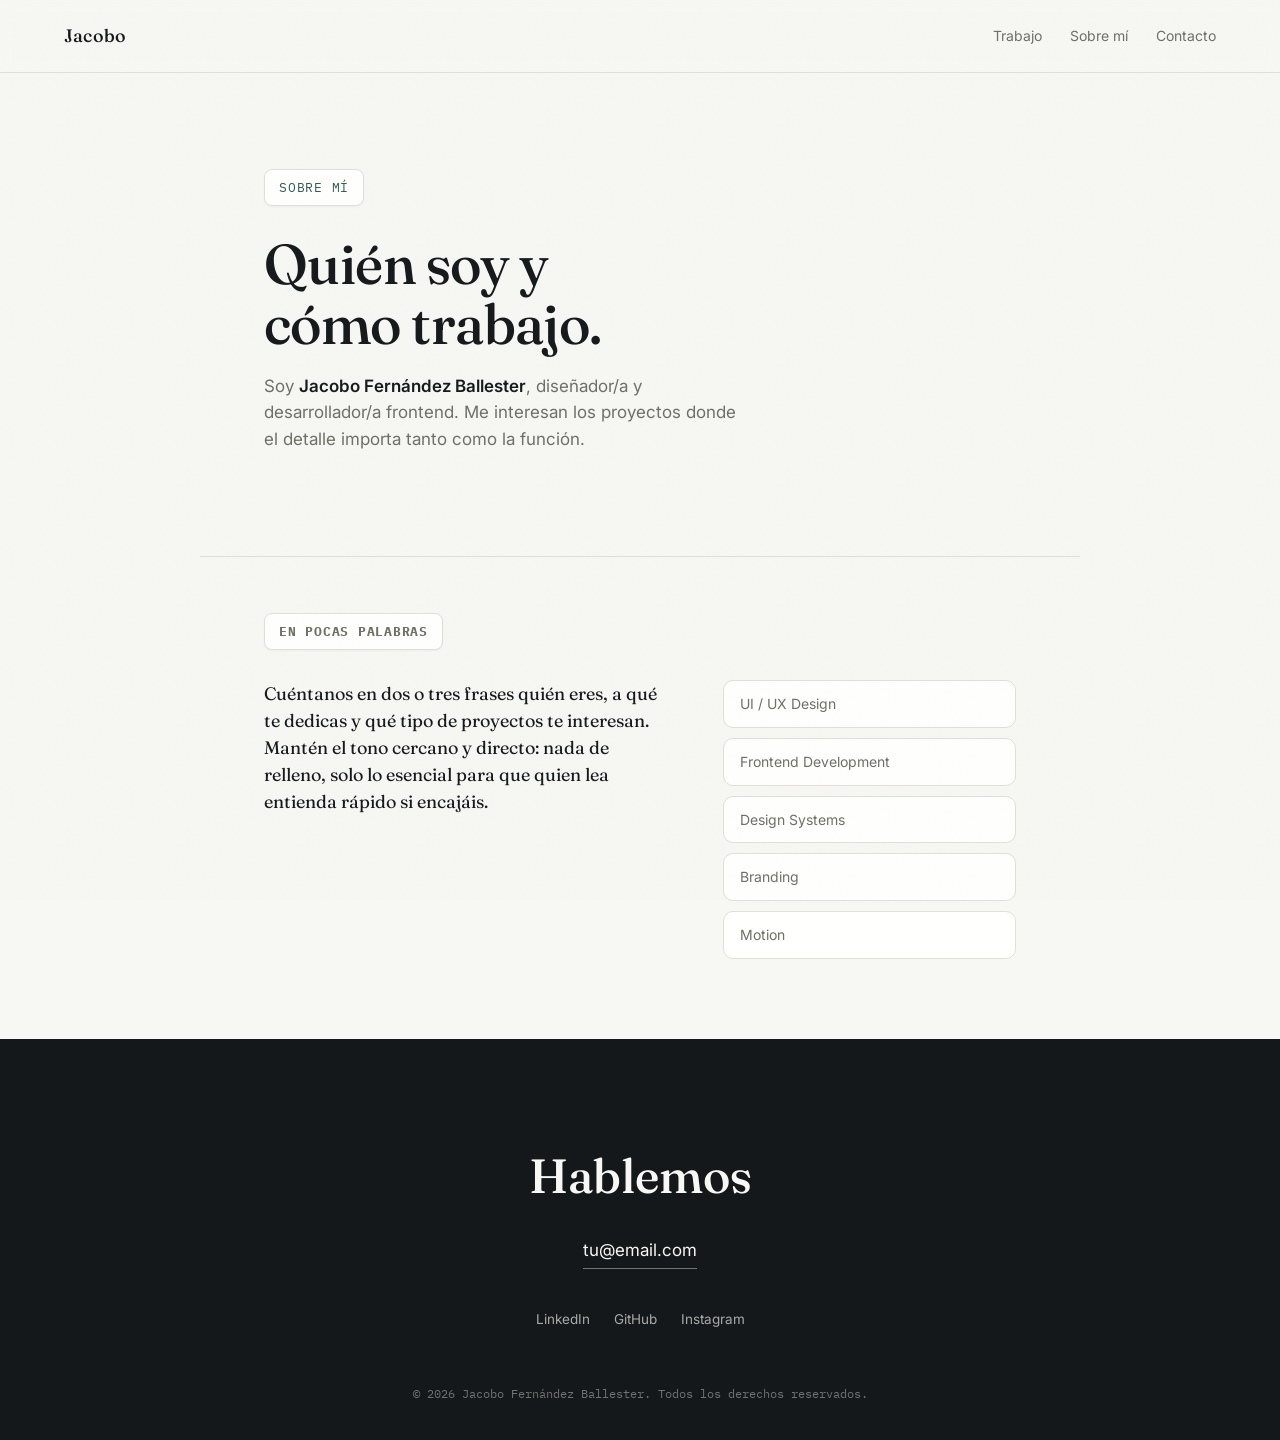
==== sobre-mi.html @ 3dcb2bef "Primer commit portfolio" ====
<!DOCTYPE html>
<html lang="es">
<head>
<meta charset="UTF-8">
<meta name="viewport" content="width=device-width, initial-scale=1.0">
<title>Sobre mí — Jacobo</title>
<link rel="preconnect" href="https://fonts.googleapis.com">
<link rel="preconnect" href="https://fonts.gstatic.com" crossorigin>
<link href="https://fonts.googleapis.com/css2?family=Fraunces:opsz,wght@9..144,400;9..144,500;9..144,600&family=IBM+Plex+Mono:wght@400;500&family=Inter:wght@400;500;600&display=swap" rel="stylesheet">
<link rel="stylesheet" href="estilo.css">
</head>
<body>

<div class="grain"></div>

<header class="site-header">
  <a href="indice.html#top" class="logo">Jacobo</a>
  <nav class="nav">
    <a href="indice.html#trabajo">Trabajo</a>
    <a href="sobre-mi.html" aria-current="page">Sobre mí</a>
    <a href="contacto.html">Contacto</a>
  </nav>
</header>

<main id="top">

  <section class="hero hero--compact">
    <p class="hero-eyebrow">Sobre mí</p>
    <h1 class="hero-title">
      Quién soy y<br>
      cómo trabajo.
    </h1>
    <p class="hero-sub">
      Soy <strong>Jacobo Fernández Ballester</strong>, diseñador/a y desarrollador/a frontend.
      Me interesan los proyectos donde el detalle importa tanto como la función.
    </p>
  </section>

  <section class="about">
    <h2 class="section-label">En pocas palabras</h2>
    <div class="about-grid">
      <p class="about-text">
        Cuéntanos en dos o tres frases quién eres, a qué te dedicas y qué tipo de
        proyectos te interesan. Mantén el tono cercano y directo: nada de relleno,
        solo lo esencial para que quien lea entienda rápido si encajáis.
      </p>
      <ul class="about-skills">
        <li>UI / UX Design</li>
        <li>Frontend Development</li>
        <li>Design Systems</li>
        <li>Branding</li>
        <li>Motion</li>
      </ul>
    </div>
  </section>

</main>

<footer class="footer">
  <h2 class="footer-title">Hablemos</h2>
  <a class="footer-email" href="mailto:tu@email.com">tu@email.com</a>
  <div class="footer-links">
    <a href="#" target="_blank" rel="noopener">LinkedIn</a>
    <a href="#" target="_blank" rel="noopener">GitHub</a>
    <a href="#" target="_blank" rel="noopener">Instagram</a>
  </div>
  <p class="footer-copy">© 2026 Jacobo Fernández Ballester. Todos los derechos reservados.</p>
</footer>

</body>
</html>
---- estilo.css ----
/* ---------------------------------------------
   TOKENS
--------------------------------------------- */
:root{
  --bg:        #F7F7F4;
  --ink:       #15181B;
  --muted:     #6C7066;
  --line:      #E1E0D8;
  --accent:    #2F5D50;
  --accent-soft: #DCE6DE;
  --paper:     #FFFFFE;

  --font-display: "Fraunces", serif;
  --font-body:    "Inter", system-ui, sans-serif;
  --font-mono:    "IBM Plex Mono", monospace;

  --container: 880px;
  --pad: clamp(24px, 5vw, 64px);
}

*{ box-sizing: border-box; }

html{ scroll-behavior: smooth; }

body{
  margin: 0;
  background: var(--bg);
  color: var(--ink);
  font-family: var(--font-body);
  font-size: 16px;
  line-height: 1.55;
  -webkit-font-smoothing: antialiased;
}

a{ color: inherit; text-decoration: none; }

::selection{ background: var(--accent); color: var(--bg); }

:focus-visible{
  outline: 2px solid var(--accent);
  outline-offset: 3px;
}

/* faint paper texture so the flat background isn't dead-flat */
.grain{
  position: fixed;
  inset: 0;
  pointer-events: none;
  z-index: 50;
  opacity: 0.035;
  background-image: url("data:image/svg+xml,%3Csvg xmlns='http://www.w3.org/2000/svg' width='120' height='120'%3E%3Cfilter id='n'%3E%3CfeTurbulence type='fractalNoise' baseFrequency='0.9' numOctaves='2' stitchTiles='stitch'/%3E%3C/filter%3E%3Crect width='100%25' height='100%25' filter='url(%23n)'/%3E%3C/svg%3E");
}

/* ---------------------------------------------
   HEADER
--------------------------------------------- */
.site-header{
  position: sticky;
  top: 0;
  z-index: 10;
  display: flex;
  align-items: center;
  justify-content: space-between;
  padding: 22px var(--pad);
  background: color-mix(in srgb, var(--bg) 88%, transparent);
  backdrop-filter: blur(6px);
  border-bottom: 1px solid var(--line);
}

.logo{
  font-family: var(--font-display);
  font-size: 18px;
  font-weight: 500;
  letter-spacing: 0.01em;
}

.nav{ display: flex; gap: 28px; }

.nav a{
  font-size: 14px;
  color: var(--muted);
  transition: color 0.2s ease;
}

.nav a:hover{ color: var(--ink); }

/* ---------------------------------------------
   HERO
--------------------------------------------- */
.hero{
  max-width: var(--container);
  margin: 0 auto;
  padding: clamp(80px, 14vw, 160px) var(--pad) clamp(64px, 10vw, 120px);
}

.hero-eyebrow{
  display: inline-flex;
  align-items: center;
  font-family: var(--font-mono);
  font-size: 12.5px;
  letter-spacing: 0.06em;
  text-transform: uppercase;
  color: var(--accent);
  background: var(--paper);
  border: 1px solid var(--line);
  border-radius: 8px;
  padding: 8px 14px;
  margin: 0 0 28px;
  box-shadow: 0 1px 2px rgba(21,24,27,0.04);
  transition: transform 0.3s ease, box-shadow 0.3s ease, border-color 0.3s ease;
}

.hero-eyebrow:hover{
  transform: translateY(-4px) rotate(-1deg);
  box-shadow: 0 10px 20px rgba(21,24,27,0.08);
  border-color: var(--accent);
}

.hero-title{
  font-family: var(--font-display);
  font-weight: 500;
  font-size: clamp(40px, 7vw, 76px);
  line-height: 1.06;
  letter-spacing: -0.01em;
  margin: 0 0 28px;
}

.hero-sub{
  max-width: 480px;
  font-size: 17px;
  color: var(--muted);
  margin: 0 0 40px;
}

.hero-sub strong{ color: var(--ink); font-weight: 600; }

.hero-scroll{
  display: inline-flex;
  align-items: center;
  gap: 8px;
  font-size: 14px;
  font-weight: 500;
  padding-bottom: 3px;
  border-bottom: 1px solid var(--ink);
}

.hero-scroll svg{ transition: transform 0.2s ease; }
.hero-scroll:hover svg{ transform: translateY(2px); }

.hero--compact{
  padding: clamp(56px, 9vw, 96px) var(--pad) clamp(40px, 6vw, 64px);
}

.hero--compact .hero-title{
  font-size: clamp(34px, 5.5vw, 56px);
  margin-bottom: 20px;
}

/* ---------------------------------------------
   MINI FOOTER (used on pages without the full contact block)
--------------------------------------------- */
.site-footer-mini{
  max-width: var(--container);
  margin: 0 auto;
  display: flex;
  flex-wrap: wrap;
  align-items: center;
  justify-content: space-between;
  gap: 14px;
  padding: 32px var(--pad) 56px;
  border-top: 1px solid var(--line);
  font-family: var(--font-mono);
  font-size: 12px;
  color: var(--muted);
}

.site-footer-mini .site-footer-nav{
  display: flex;
  gap: 20px;
}

.site-footer-mini a{ transition: color 0.2s ease; }
.site-footer-mini a:hover{ color: var(--accent); }

/* ---------------------------------------------
   SECTION LABEL (shared)
--------------------------------------------- */
.section-label{
  display: inline-flex;
  align-items: center;
  font-family: var(--font-mono);
  font-size: 12.5px;
  letter-spacing: 0.06em;
  text-transform: uppercase;
  color: var(--muted);
  background: var(--paper);
  border: 1px solid var(--line);
  border-radius: 8px;
  padding: 8px 14px;
  margin: 0 0 8px;
  box-shadow: 0 1px 2px rgba(21,24,27,0.04);
  transition: transform 0.3s ease, box-shadow 0.3s ease, border-color 0.3s ease, color 0.3s ease;
}

.section-label:hover{
  transform: translateY(-4px) rotate(-1deg);
  box-shadow: 0 10px 20px rgba(21,24,27,0.08);
  border-color: var(--accent);
  color: var(--accent);
}

/* ---------------------------------------------
   WORK / PROJECTS
--------------------------------------------- */
.work{
  max-width: var(--container);
  margin: 0 auto;
  padding: 48px var(--pad) 40px;
  border-top: 1px solid var(--line);
}

.work-list{
  list-style: none;
  margin: 40px 0 0;
  padding: 0;
  display: grid;
  grid-template-columns: repeat(2, 1fr);
  gap: 30px 24px;
}

/* each item drifts gently in place; the transform lives here (not on
   .work-link) so it composes cleanly with the link's own hover-lift */
.work-item{
  animation: floaty var(--float-dur, 6.4s) ease-in-out infinite;
  animation-delay: var(--float-delay, 0s);
  will-change: transform;
}

.work-item:nth-child(2n){
  --float-y: 46px;
  --float-dur: 7.6s;
  --float-delay: -2.6s;
  --float-rot: 0.6deg;
}

.work-item:nth-child(4n+1){
  --float-rot: -0.6deg;
  --float-dur: 6.8s;
}

.work-item:nth-child(4n+3){
  --float-delay: -4.2s;
}

@keyframes floaty{
  0%, 100%{ transform: translateY(var(--float-y, 0px)) rotate(var(--float-rot, 0deg)); }
  50%{ transform: translateY(calc(var(--float-y, 0px) - 12px)) rotate(var(--float-rot, 0deg)); }
}

.work-link{
  display: grid;
  grid-template-columns: 64px 1fr 28px;
  align-items: start;
  gap: 24px;
  height: 100%;
  padding: 28px 24px;
  border: 1px solid var(--line);
  border-radius: 12px;
  background: var(--paper);
  box-shadow: 0 6px 16px rgba(21,24,27,0.05);
  transition: transform 0.3s ease, box-shadow 0.3s ease, border-color 0.3s ease;
}

.work-link:hover{
  transform: translateY(-6px);
  box-shadow: 0 18px 32px rgba(21,24,27,0.1);
  border-color: var(--accent);
}

.work-year{
  font-family: var(--font-mono);
  font-size: 13px;
  color: var(--muted);
  padding-top: 6px;
}

.work-title{
  font-family: var(--font-display);
  font-weight: 500;
  font-size: clamp(22px, 3vw, 28px);
  margin: 0 0 10px;
  transition: color 0.2s ease;
}

.work-link:hover .work-title{ color: var(--accent); }

.work-desc{
  font-size: 15px;
  color: var(--muted);
  max-width: 520px;
  margin: 0 0 14px;
}

.work-tags{ display: flex; flex-wrap: wrap; gap: 8px; }

.work-tags span{
  font-family: var(--font-mono);
  font-size: 11.5px;
  letter-spacing: 0.02em;
  color: var(--accent);
  background: var(--accent-soft);
  padding: 4px 9px;
  border-radius: 100px;
}

.work-arrow{
  display: flex;
  align-items: center;
  justify-content: center;
  width: 28px; height: 28px;
  border-radius: 50%;
  border: 1px solid var(--line);
  color: var(--ink);
  transform: rotate(0deg);
  transition: transform 0.25s ease, border-color 0.25s ease, background 0.25s ease;
  margin-top: 4px;
}

.work-link:hover .work-arrow{
  transform: rotate(45deg);
  border-color: var(--accent);
  background: var(--accent);
  color: var(--paper);
}

/* ---------------------------------------------
   ABOUT
--------------------------------------------- */
.about{
  max-width: var(--container);
  margin: 0 auto;
  padding: 56px var(--pad) 80px;
  border-top: 1px solid var(--line);
}

.about-grid{
  display: grid;
  grid-template-columns: 1.4fr 1fr;
  gap: 48px;
  margin-top: 22px;
}

.about-text{
  font-size: 18px;
  font-family: var(--font-display);
  font-weight: 400;
  line-height: 1.5;
  color: var(--ink);
  margin: 0;
}

.about-skills{
  list-style: none;
  margin: 0;
  padding: 0;
  display: flex;
  flex-direction: column;
  gap: 10px;
  font-size: 14px;
  color: var(--muted);
}

.about-skills li{
  padding: 12px 16px;
  border: 1px solid var(--line);
  border-radius: 10px;
  background: var(--paper);
  transition: transform 0.25s ease, box-shadow 0.25s ease, border-color 0.25s ease, color 0.25s ease;
}

.about-skills li:hover{
  transform: translateX(4px);
  border-color: var(--accent);
  color: var(--accent);
  box-shadow: 0 6px 14px rgba(21,24,27,0.06);
}

/* ---------------------------------------------
   FOOTER / CONTACT
--------------------------------------------- */
.footer{
  background: var(--ink);
  color: var(--bg);
  padding: clamp(56px, 10vw, 100px) var(--pad) 36px;
  text-align: center;
}

.footer-title{
  font-family: var(--font-display);
  font-weight: 500;
  font-size: clamp(32px, 5vw, 48px);
  margin: 0 0 24px;
}

.footer-email{
  display: inline-block;
  font-size: 17px;
  padding-bottom: 4px;
  border-bottom: 1px solid color-mix(in srgb, var(--bg) 40%, transparent);
  margin-bottom: 40px;
  transition: border-color 0.2s ease, color 0.2s ease;
}

.footer-email:hover{
  border-color: var(--bg);
  color: var(--accent-soft);
}

.footer-links{
  display: flex;
  justify-content: center;
  gap: 24px;
  margin-bottom: 56px;
}

.footer-links a{
  font-size: 13.5px;
  color: color-mix(in srgb, var(--bg) 65%, transparent);
  transition: color 0.2s ease;
}

.footer-links a:hover{ color: var(--bg); }

.footer-copy{
  font-family: var(--font-mono);
  font-size: 12px;
  color: color-mix(in srgb, var(--bg) 40%, transparent);
  margin: 0;
}

/* ---------------------------------------------
   RESPONSIVE
--------------------------------------------- */
@media (max-width: 720px){
  .nav{ gap: 18px; }

  .work-list{ grid-template-columns: 1fr; }
  .work-item{ --float-y: 0px; --float-rot: 0deg; }

  .work-link{
    grid-template-columns: 1fr 24px;
    grid-template-areas:
      "year arrow"
      "main main";
    padding: 22px 18px;
  }
  .work-year{ grid-area: year; }
  .work-arrow{ grid-area: arrow; }
  .work-main{ grid-area: main; margin-top: 10px; }

  .about-grid{
    grid-template-columns: 1fr;
    gap: 28px;
  }
}

/* ---------------------------------------------
   REDUCED MOTION
--------------------------------------------- */
@media (prefers-reduced-motion: reduce){
  *{
    animation-duration: 0.001ms !important;
    transition-duration: 0.001ms !important;
    scroll-behavior: auto !important;
  }
}
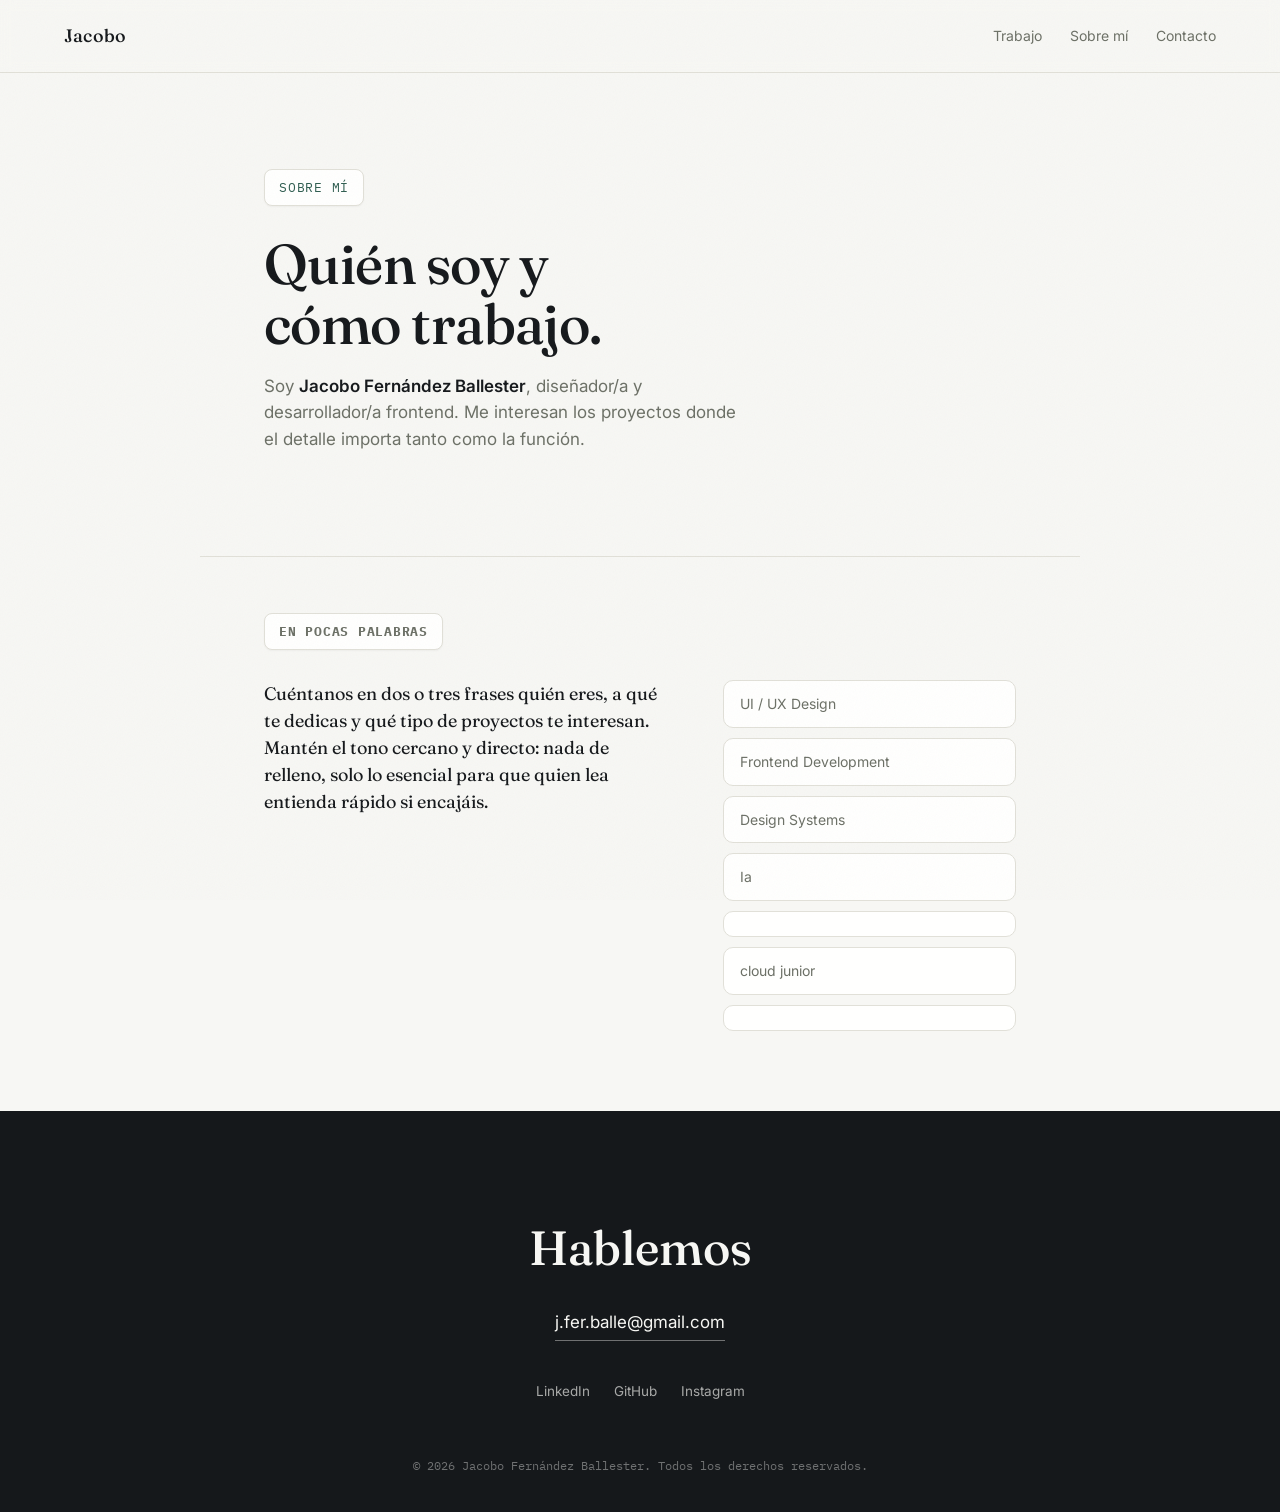
==== commit 11a99317: "Cambio en -sobre mi-" ====
--- a/sobre-mi.html
+++ b/sobre-mi.html
@@ -48,8 +48,8 @@
         <li>UI / UX Design</li>
         <li>Frontend Development</li>
         <li>Design Systems</li>
-        <li>Branding</li>
-        <li>Motion</li>
+	<li>Ia<li>
+	<li>cloud junior<li>
       </ul>
     </div>
   </section>
@@ -58,7 +58,7 @@
 
 <footer class="footer">
   <h2 class="footer-title">Hablemos</h2>
-  <a class="footer-email" href="mailto:tu@email.com">tu@email.com</a>
+  <a class="footer-email" href="mailto:tu@email.com">j.fer.balle@gmail.com</a>
   <div class="footer-links">
     <a href="#" target="_blank" rel="noopener">LinkedIn</a>
     <a href="#" target="_blank" rel="noopener">GitHub</a>
